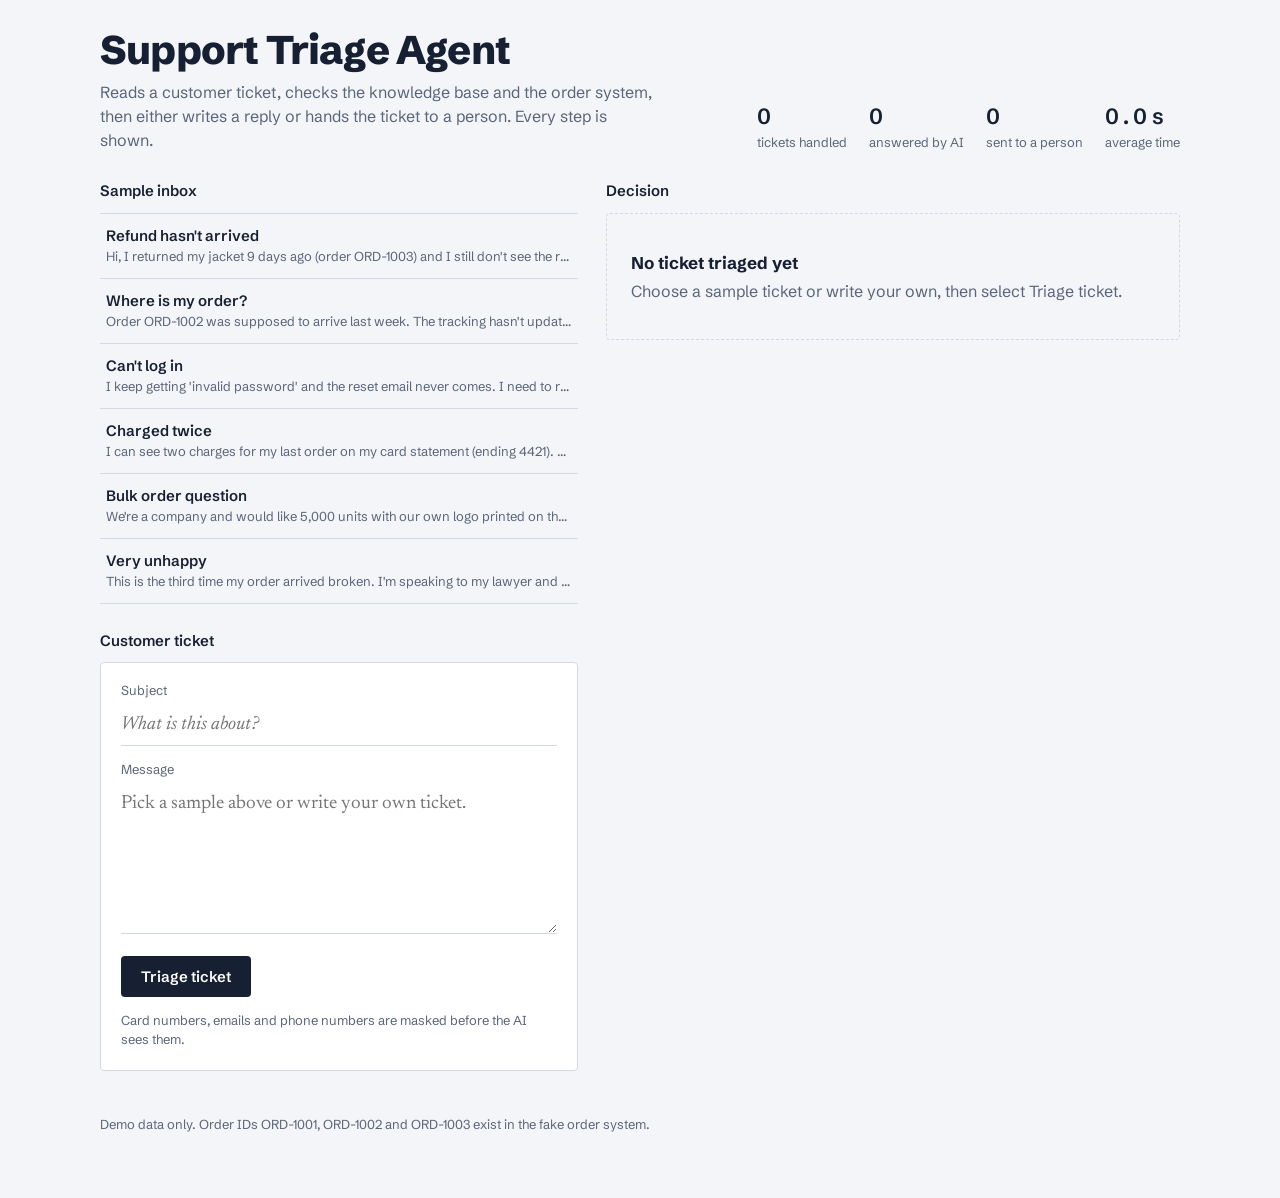
==== app/static/index.html @ 1bd8a309 "Flatten structure so Dockerfile is at repository root" ====
<!doctype html>
<html lang="en">
<head>
<meta charset="utf-8">
<meta name="viewport" content="width=device-width, initial-scale=1">
<title>Support Triage Agent</title>
<link rel="preconnect" href="https://fonts.googleapis.com">
<link rel="preconnect" href="https://fonts.gstatic.com" crossorigin>
<link href="https://fonts.googleapis.com/css2?family=Newsreader:ital,opsz,wght@0,6..72,400;1,6..72,400&family=Schibsted+Grotesk:wght@400;500;600;800&display=swap" rel="stylesheet">
<style>
  :root {
    --paper: #F3F5F8;
    --panel: #FFFFFF;
    --ink: #172033;
    --muted: #5A6579;
    --line: #D3D9E3;
    --auto: #12805C;
    --auto-bg: #DDF3EA;
    --human: #C2382B;
    --human-bg: #FBE4E1;
    --sans: "Schibsted Grotesk", system-ui, -apple-system, "Segoe UI", sans-serif;
    --serif: "Newsreader", Georgia, "Times New Roman", serif;
  }
  * { box-sizing: border-box; }
  html { -webkit-text-size-adjust: 100%; }
  body {
    margin: 0; background: var(--paper); color: var(--ink);
    font: 400 16px/1.5 var(--sans);
  }
  a { color: inherit; }
  :focus-visible { outline: 3px solid #2F6FED; outline-offset: 2px; border-radius: 4px; }

  .wrap { max-width: 1120px; margin: 0 auto; padding: 28px 20px 64px; }

  header { display: flex; flex-wrap: wrap; gap: 16px 40px; justify-content: space-between; align-items: end; margin-bottom: 28px; }
  h1 { font-size: clamp(28px, 4vw, 40px); line-height: 1.1; font-weight: 800; letter-spacing: -0.02em; margin: 0 0 8px; }
  header p { margin: 0; max-width: 56ch; color: var(--muted); }

  .stats { display: flex; gap: 22px; flex-wrap: wrap; margin: 0; padding: 0; list-style: none; }
  .stats li { display: flex; flex-direction: column; }
  .stats b { font-size: 22px; font-weight: 600; font-variant-numeric: tabular-nums; }
  .stats span { font-size: 13px; color: var(--muted); }

  .notice { background: #FFF4D6; border: 1px solid #E6CF85; border-radius: 6px; padding: 10px 14px; margin-bottom: 20px; font-size: 14px; }
  .notice[hidden] { display: none; }

  .grid { display: grid; grid-template-columns: minmax(0, 5fr) minmax(0, 6fr); gap: 28px; align-items: start; }
  @media (max-width: 860px) { .grid { grid-template-columns: 1fr; } }

  h2 { font-size: 15px; font-weight: 600; margin: 0 0 10px; }

  /* ---- inbox ---- */
  .inbox { list-style: none; margin: 0 0 26px; padding: 0; border-top: 1px solid var(--line); }
  .inbox button {
    display: block; width: 100%; text-align: left; background: none; border: 0; border-bottom: 1px solid var(--line);
    padding: 11px 6px; font: inherit; color: inherit; cursor: pointer;
  }
  .inbox button:hover { background: #E9EDF3; }
  .inbox button[aria-pressed="true"] { background: #E3E9F5; box-shadow: inset 3px 0 0 var(--ink); }
  .inbox strong { display: block; font-weight: 600; font-size: 15px; }
  .inbox span { display: block; font-size: 13px; color: var(--muted); white-space: nowrap; overflow: hidden; text-overflow: ellipsis; }

  /* ---- letter (customer's voice) ---- */
  .letter { background: var(--panel); border: 1px solid var(--line); border-radius: 4px; padding: 18px 20px 20px; }
  label { display: block; font-size: 13px; color: var(--muted); margin-bottom: 4px; }
  input[type="text"], textarea {
    width: 100%; border: 0; border-bottom: 1px solid var(--line); background: transparent; border-radius: 0;
    font: 400 19px/1.5 var(--serif); color: var(--ink); padding: 6px 0;
  }
  input[type="text"] { font-weight: 400; font-style: italic; margin-bottom: 14px; }
  textarea { resize: vertical; min-height: 150px; }
  input:focus, textarea:focus { outline: none; border-bottom-color: var(--ink); box-shadow: 0 1px 0 var(--ink); }
  .send { margin-top: 16px; display: flex; align-items: center; gap: 14px; flex-wrap: wrap; }
  button.primary {
    background: var(--ink); color: #fff; border: 0; border-radius: 4px; padding: 11px 20px;
    font: 600 15px var(--sans); cursor: pointer;
  }
  button.primary:disabled { opacity: .55; cursor: progress; }
  .hint { font-size: 13px; color: var(--muted); }

  /* ---- decision ---- */
  .empty { border: 1px dashed var(--line); border-radius: 4px; padding: 36px 24px; color: var(--muted); }
  .empty b { display: block; color: var(--ink); font-size: 17px; margin-bottom: 4px; }

  .tag {
    position: relative; display: flex; justify-content: space-between; align-items: center; gap: 16px; flex-wrap: wrap;
    padding: 20px 26px 20px 64px; margin-bottom: 20px;
    border-radius: 6px 30px 30px 6px; border: 2px solid var(--tagc); background: var(--tagbg); color: var(--tagc);
    transform-origin: 18px 50%;
  }
  .tag::before {  /* the punched hole */
    content: ""; position: absolute; left: 22px; top: 50%; width: 20px; height: 20px; margin-top: -10px;
    border-radius: 50%; background: var(--paper); border: 2px solid var(--tagc);
  }
  .tag.auto { --tagc: var(--auto); --tagbg: var(--auto-bg); }
  .tag.human { --tagc: var(--human); --tagbg: var(--human-bg); }
  .tag h3 { margin: 0; font-size: clamp(24px, 3.4vw, 32px); font-weight: 800; letter-spacing: -0.01em; line-height: 1.1; }
  .tag .conf { text-align: right; font-size: 13px; line-height: 1.3; }
  .tag .conf b { display: block; font-size: 22px; font-weight: 600; font-variant-numeric: tabular-nums; }
  .tag.drop { animation: settle .7s cubic-bezier(.2,.8,.2,1) both; }
  @keyframes settle { 0% { transform: rotate(-7deg) translateY(-10px); opacity: 0; } 55% { transform: rotate(2deg); opacity: 1; } 100% { transform: none; } }
  @media (prefers-reduced-motion: reduce) { .tag.drop { animation: none; } }

  dl.facts { display: flex; flex-wrap: wrap; gap: 8px 32px; margin: 0 0 20px; }
  dl.facts div { display: flex; flex-direction: column; }
  dl.facts dt { font-size: 13px; color: var(--muted); }
  dl.facts dd { margin: 0; font-weight: 600; text-transform: capitalize; }
  dl.facts dd.hot { color: var(--human); }

  .block { margin-bottom: 22px; }
  .reason { margin: 0; padding-left: 14px; border-left: 3px solid var(--tagc-solid, var(--line)); }
  pre.reply {
    margin: 0; white-space: pre-wrap; word-wrap: break-word; font: 400 15px/1.55 var(--sans);
    background: var(--panel); border: 1px solid var(--line); border-radius: 4px; padding: 14px 16px;
  }

  ol.trace { list-style: none; margin: 0; padding: 0 0 0 22px; border-left: 2px solid var(--line); }
  ol.trace li { position: relative; padding: 0 0 14px 14px; }
  ol.trace li::before {
    content: ""; position: absolute; left: -29px; top: 6px; width: 10px; height: 10px; border-radius: 50%;
    background: var(--panel); border: 2px solid var(--ink);
  }
  ol.trace li.stop::before { background: var(--human); border-color: var(--human); }
  ol.trace li.done::before { background: var(--auto); border-color: var(--auto); }
  ol.trace b { font-weight: 600; }
  ol.trace p { margin: 2px 0 0; font-size: 14px; color: var(--muted); overflow-wrap: anywhere; }
  ol.trace details { margin-top: 4px; font-size: 13px; color: var(--muted); }
  ol.trace summary { cursor: pointer; }
  ol.trace details pre { white-space: pre-wrap; margin: 6px 0 0; font: 12px/1.5 var(--sans); max-height: 180px; overflow: auto; }

  ul.sources { margin: 0; padding-left: 18px; font-size: 14px; color: var(--muted); }
  .error { background: var(--human-bg); border: 1px solid var(--human); color: #7d2019; border-radius: 6px; padding: 12px 14px; }

  footer { margin-top: 44px; font-size: 13px; color: var(--muted); }
</style>
</head>
<body>
<div class="wrap">
  <header>
    <div>
      <h1>Support Triage Agent</h1>
      <p>Reads a customer ticket, checks the knowledge base and the order system, then either writes a reply or hands the ticket to a person. Every step is shown.</p>
    </div>
    <ul class="stats" aria-label="Live statistics">
      <li><b id="m-total">0</b><span>tickets handled</span></li>
      <li><b id="m-auto">0</b><span>answered by AI</span></li>
      <li><b id="m-esc">0</b><span>sent to a person</span></li>
      <li><b id="m-lat">0.0 s</b><span>average time</span></li>
    </ul>
  </header>

  <div id="notice" class="notice" hidden></div>

  <div class="grid">
    <section aria-labelledby="inbox-h">
      <h2 id="inbox-h">Sample inbox</h2>
      <ul class="inbox" id="inbox"></ul>

      <h2>Customer ticket</h2>
      <div class="letter">
        <label for="subject">Subject</label>
        <input id="subject" type="text" maxlength="200" placeholder="What is this about?">
        <label for="body">Message</label>
        <textarea id="body" maxlength="4000" placeholder="Pick a sample above or write your own ticket."></textarea>
        <div class="send">
          <button class="primary" id="go" type="button">Triage ticket</button>
          <span class="hint">Card numbers, emails and phone numbers are masked before the AI sees them.</span>
        </div>
      </div>
    </section>

    <section aria-live="polite" aria-labelledby="decision-h">
      <h2 id="decision-h">Decision</h2>
      <div id="out" class="empty">
        <b>No ticket triaged yet</b>
        Choose a sample ticket or write your own, then select Triage ticket.
      </div>
    </section>
  </div>

  <footer>
    <div id="kb-line"></div>
    <div>Demo data only. Order IDs ORD-1001, ORD-1002 and ORD-1003 exist in the fake order system.</div>
  </footer>
</div>

<script>
const SAMPLES = [
  { subject: "Refund hasn't arrived", body: "Hi, I returned my jacket 9 days ago (order ORD-1003) and I still don't see the refund on my card. When will I get my money back?" },
  { subject: "Where is my order?", body: "Order ORD-1002 was supposed to arrive last week. The tracking hasn't updated in days and I'm getting worried. What is going on?" },
  { subject: "Can't log in", body: "I keep getting 'invalid password' and the reset email never comes. I need to reorder something today, please help." },
  { subject: "Charged twice", body: "I can see two charges for my last order on my card statement (ending 4421). Please sort this out." },
  { subject: "Bulk order question", body: "We're a company and would like 5,000 units with our own logo printed on them. Do you offer custom branding and volume pricing?" },
  { subject: "Very unhappy", body: "This is the third time my order arrived broken. I'm speaking to my lawyer and disputing the payment with my bank." }
];

const $ = (id) => document.getElementById(id);
const ACTION_LABEL = {
  triage: "Classified the ticket", guardrail: "Safety rule triggered", search_kb: "Searched the knowledge base",
  lookup_order: "Looked up the order", escalate: "Decided to escalate", final_reply: "Wrote a reply",
  invalid_output: "Model output was invalid, retried", fail_safe: "AI unavailable, fail-safe used"
};

function el(tag, cls, text) {
  const n = document.createElement(tag);
  if (cls) n.className = cls;
  if (text !== undefined) n.textContent = text;
  return n;
}

// ----- sample inbox -----
SAMPLES.forEach((s, i) => {
  const li = el("li");
  const b = el("button"); b.type = "button"; b.setAttribute("aria-pressed", "false");
  b.append(el("strong", "", s.subject), el("span", "", s.body));
  b.addEventListener("click", () => {
    $("subject").value = s.subject; $("body").value = s.body;
    document.querySelectorAll("#inbox button").forEach(x => x.setAttribute("aria-pressed", "false"));
    b.setAttribute("aria-pressed", "true");
  });
  li.append(b); $("inbox").append(li);
});

// ----- metrics + health -----
async function loadMetrics() {
  try {
    const m = await (await fetch("/api/metrics")).json();
    $("m-total").textContent = m.total; $("m-auto").textContent = m.auto_replied; $("m-esc").textContent = m.escalated;
    $("m-lat").textContent = (m.avg_latency_ms / 1000).toFixed(1) + " s";
  } catch (e) { /* stats are optional */ }
}
async function loadHealth() {
  try {
    const h = await (await fetch("/health")).json();
    if (h.mode === "demo") {
      const n = $("notice");
      n.textContent = "Running without a Hugging Face token, so answers come from keyword matching instead of the language model. Add HF_TOKEN to switch to the full AI agent.";
      n.hidden = false;
    }
  } catch (e) { /* ignore */ }
}

// ----- render decision -----
function render(r) {
  const out = $("out"); out.className = ""; out.replaceChildren();
  const auto = r.action === "auto_reply";

  const tag = el("div", "tag drop " + (auto ? "auto" : "human"));
  tag.append(el("h3", "", auto ? "Answered by AI" : "Needs a person"));
  const conf = el("div", "conf");
  conf.append(el("b", "", auto ? Math.round(r.confidence * 100) + "%" : "Handed off"), document.createTextNode(auto ? "confidence" : r.mode === "llm" ? "guardrails applied" : "demo mode"));
  tag.append(conf);
  out.append(tag);

  const facts = el("dl", "facts");
  [["Category", r.category], ["Urgency", r.urgency], ["Customer mood", r.sentiment], ["Time taken", (r.latency_ms / 1000).toFixed(1) + " s"]].forEach(([k, v]) => {
    const d = el("div"); d.append(el("dt", "", k)); const dd = el("dd", (k === "Urgency" && (v === "high" || v === "critical")) ? "hot" : "", v); d.append(dd); facts.append(d);
  });
  out.append(facts);

  const why = el("div", "block"); why.append(el("h2", "", "Why"));
  const p = el("p", "reason", r.reason); p.style.setProperty("--tagc-solid", auto ? "var(--auto)" : "var(--human)"); why.append(p);
  out.append(why);

  const rep = el("div", "block");
  rep.append(el("h2", "", auto ? "Reply that would be sent" : "Holding message sent to the customer"));
  rep.append(el("pre", "reply", r.reply));
  out.append(rep);

  const tr = el("div", "block"); tr.append(el("h2", "", "How the agent got there"));
  const ol = el("ol", "trace");
  r.trace.forEach((t, i) => {
    const li = el("li", (t.action === "guardrail" || t.action === "escalate" || t.action === "fail_safe") ? "stop" : (t.action === "final_reply" ? "done" : ""));
    li.append(el("b", "", ACTION_LABEL[t.action] || t.action));
    const detail = [t.thought, t.input].filter(Boolean).join(" \u2013 ");
    if (detail) li.append(el("p", "", detail));
    if (t.observation && t.action !== "triage") {
      const d = el("details"); d.append(el("summary", "", "What the agent saw"), el("pre", "", t.observation)); li.append(d);
    }
    ol.append(li);
  });
  tr.append(ol); out.append(tr);

  if (r.sources.length) {
    const src = el("div", "block"); src.append(el("h2", "", "Knowledge base articles used"));
    const ul = el("ul", "sources"); r.sources.forEach(s => ul.append(el("li", "", s))); src.append(ul); out.append(src);
  }
}

function showError(msg) {
  const out = $("out"); out.className = ""; out.replaceChildren(el("div", "error", msg));
}

// ----- submit -----
$("go").addEventListener("click", async () => {
  const subject = $("subject").value.trim(), body = $("body").value.trim();
  if (!subject || !body) { showError("Add a subject and a message, or choose a sample ticket."); return; }
  const btn = $("go"); btn.disabled = true; btn.textContent = "Triaging\u2026";
  try {
    const res = await fetch("/api/demo", { method: "POST", headers: { "Content-Type": "application/json" }, body: JSON.stringify({ subject, body }) });
    if (res.status === 429) { showError((await res.json()).detail); return; }
    if (!res.ok) { showError("The agent returned an error (HTTP " + res.status + "). Try again in a moment."); return; }
    render(await res.json()); loadMetrics();
  } catch (e) {
    showError("Could not reach the agent. If the site was idle, the free hosting plan needs up to a minute to wake up. Wait, then try again.");
  } finally { btn.disabled = false; btn.textContent = "Triage ticket"; }
});

async function loadKb() {
  try {
    const k = await (await fetch("/api/kb")).json();
    let t = "Knowledge base: " + k.sections + " sections from " + k.documents + " documents";
    if (k.web_pages.length) t += ", including " + k.web_pages.length + " web page" + (k.web_pages.length > 1 ? "s" : "") + " scraped with Firecrawl";
    $("kb-line").textContent = t + ".";
  } catch (e) { /* optional */ }
}

loadMetrics(); loadHealth(); loadKb();
</script>
</body>
</html>
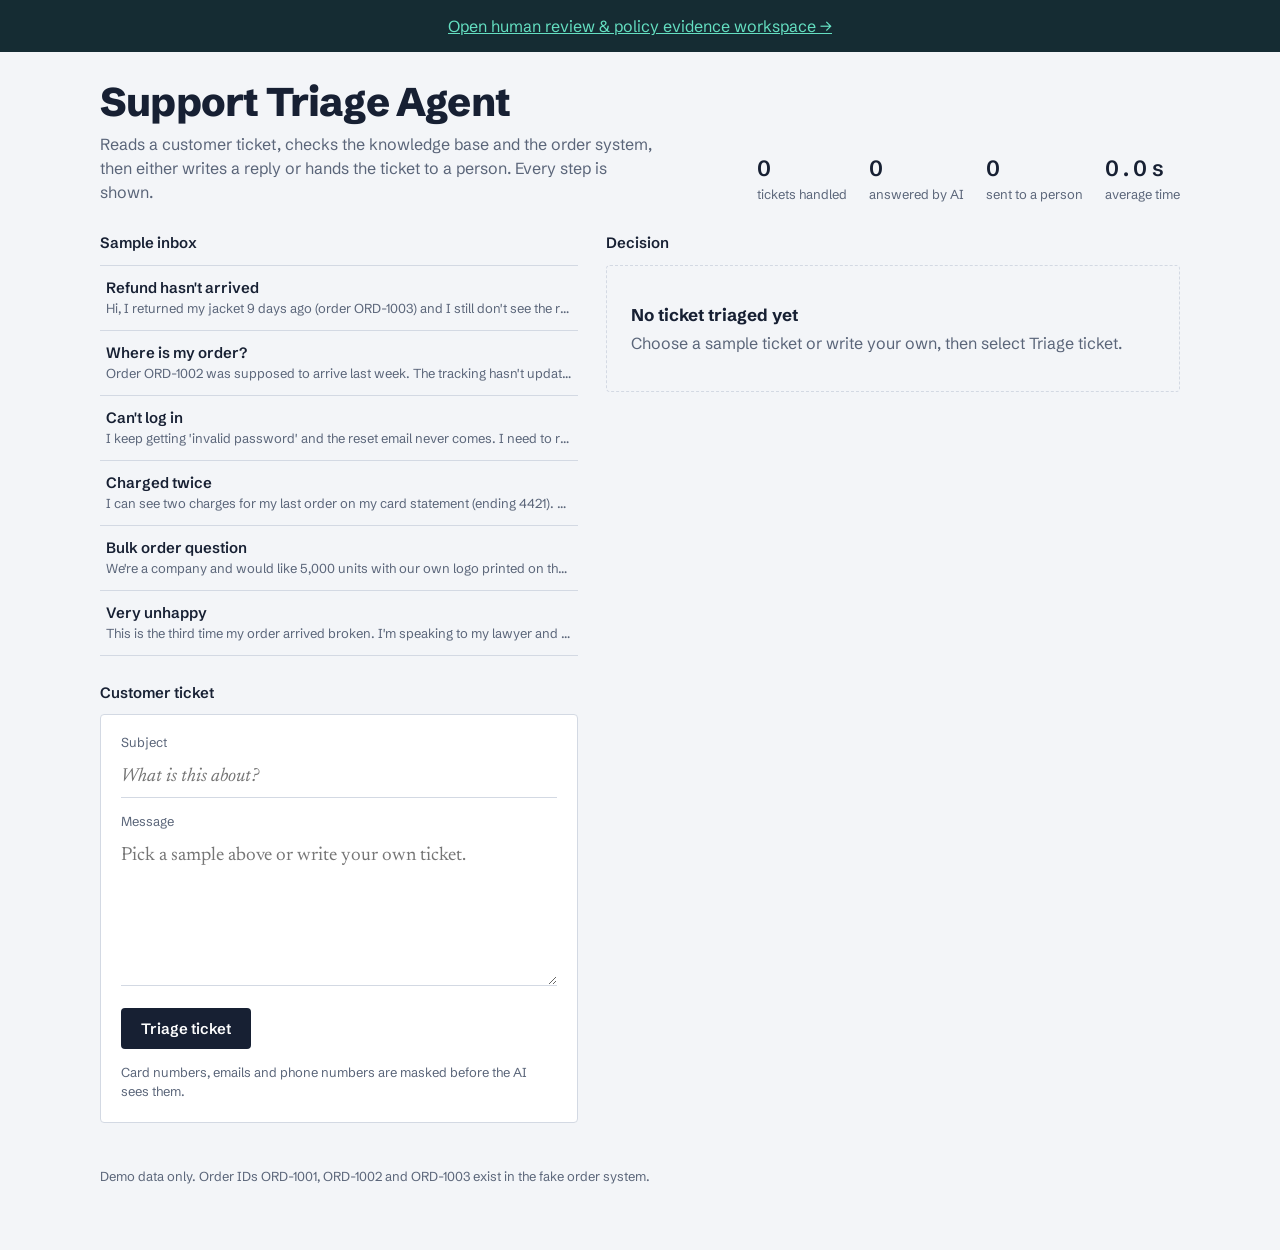
==== commit 98225bae: "Add policy evidence, human decision queue and local approval outbox" ====
--- a/app/static/index.html
+++ b/app/static/index.html
@@ -134,7 +134,7 @@
   footer { margin-top: 44px; font-size: 13px; color: var(--muted); }
 </style>
 </head>
-<body>
+<body><a href="/review" style="display:block;padding:14px;background:#152c33;color:#64dfc1;text-align:center">Open human review & policy evidence workspace →</a>
 <div class="wrap">
   <header>
     <div>
